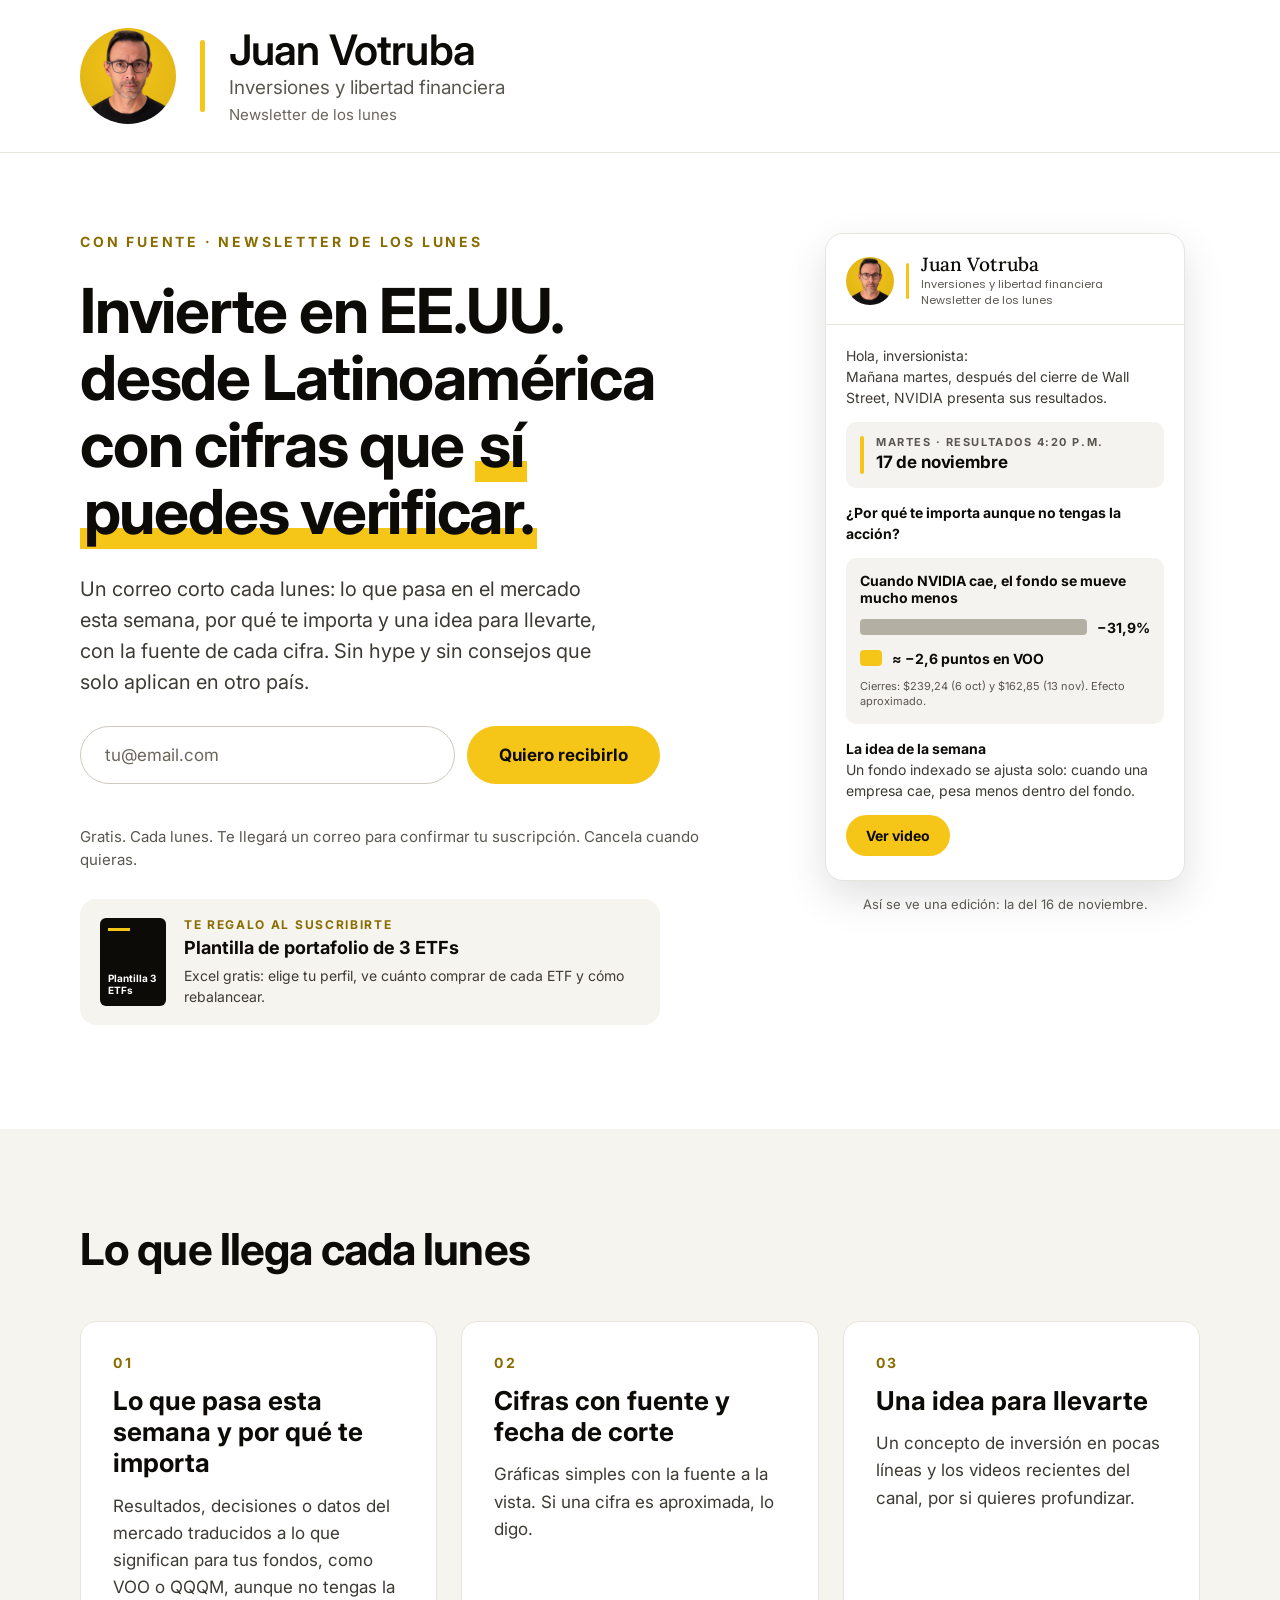
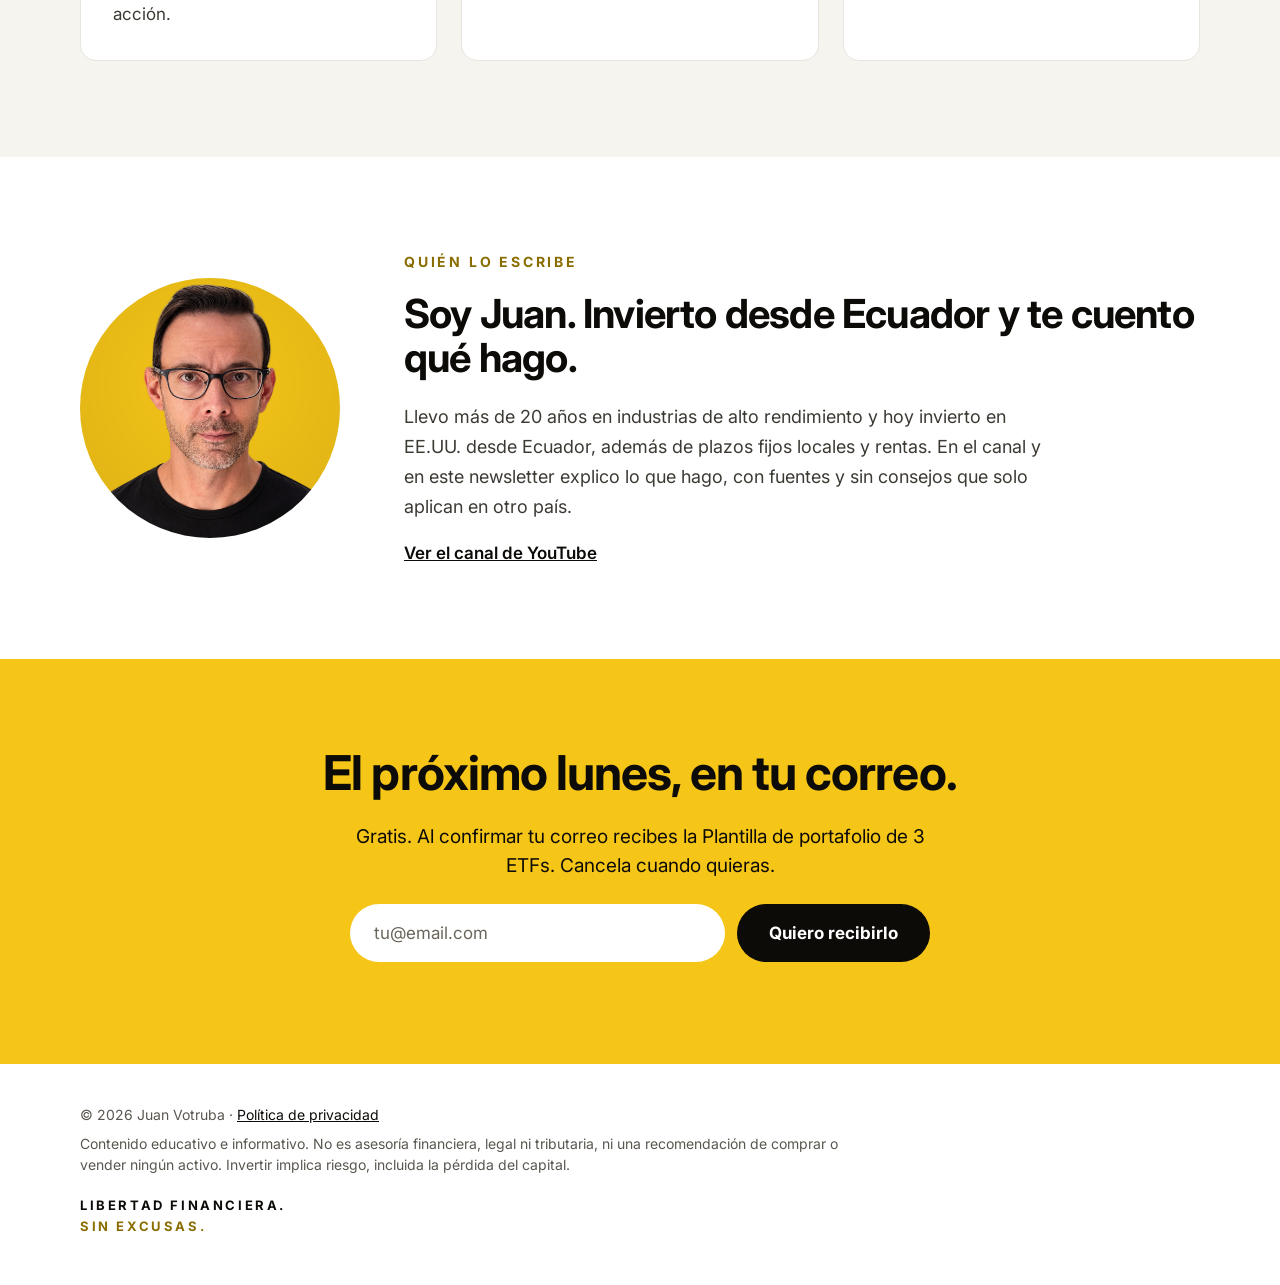
==== index.html @ 1951dbd8 "Add files via upload" ====
<!doctype html>
<html lang="es">
<head>
<meta charset="utf-8">
<meta name="viewport" content="width=device-width, initial-scale=1">
<title>Con Fuente · Newsletter de los lunes de Juan Votruba</title>
<meta name="description" content="Un correo corto cada lunes: lo que pasa en el mercado esta semana, por qué te importa y una idea para llevarte, con la fuente de cada cifra. Gratis.">
<meta property="og:type" content="website">
<meta property="og:title" content="Con Fuente · Newsletter de los lunes">
<meta property="og:description" content="Invierte en EE.UU. desde Latinoamérica con cifras que sí puedes verificar.">
<meta property="og:url" content="https://newsletter.juanvotruba.com/">
<meta property="og:image" content="https://newsletter.juanvotruba.com/avatar.png">
<link rel="icon" href="avatar.png">
<link rel="preconnect" href="https://fonts.googleapis.com">
<link rel="preconnect" href="https://fonts.gstatic.com" crossorigin>
<link href="https://fonts.googleapis.com/css2?family=Inter:wght@400;600;700&family=Lora:wght@500&family=Poppins:wght@400&display=swap" rel="stylesheet">
<link rel="stylesheet" href="styles.css">
</head>
<body>

<header class="top">
<div class="wrap">
<div class="avatar"><img src="avatar.png" alt="Juan Votruba" width="96" height="96"></div>
<div class="bar"></div>
<div class="brand">
<b>Juan Votruba</b>
<span>Inversiones y libertad financiera</span>
<i>Newsletter de los lunes</i>
</div>
</div>
</header>

<main>
<section class="hero">
<div class="wrap">
<div class="hero-l">
<div class="eyebrow">Con Fuente · Newsletter de los lunes</div>
<h1>Invierte en EE.UU. desde Latinoamérica con cifras que <mark>sí puedes verificar.</mark></h1>
<p class="lead">Un correo corto cada lunes: lo que pasa en el mercado esta semana, por qué te importa y una idea para llevarte, con la fuente de cada cifra. Sin hype y sin consejos que solo aplican en otro país.</p>

<form class="signup" data-kit action="https://app.kit.com/forms/10216672/subscriptions" method="post">
<label class="sr" for="email-hero">Tu email</label>
<input id="email-hero" type="email" name="email_address" placeholder="tu@email.com" autocomplete="email" required>
<button type="submit">Quiero recibirlo</button>
</form>
<p class="msg" role="status" aria-live="polite"></p>
<div class="micro">Gratis. Cada lunes. Te llegará un correo para confirmar tu suscripción. Cancela cuando quieras.</div>

<div class="bonus">
<div class="cover" aria-hidden="true"><u></u><s>Plantilla 3 ETFs</s></div>
<div>
<em>Te regalo al suscribirte</em>
<strong>Plantilla de portafolio de 3 ETFs</strong>
<p>Excel gratis: elige tu perfil, ve cuánto comprar de cada ETF y cómo rebalancear.</p>
</div>
</div>
</div>

<div class="hero-r">
<div class="mail" aria-hidden="true">
<div class="mail-h">
<div class="avatar"><img src="avatar.png" alt="" width="48" height="48"></div>
<div class="bar"></div>
<div class="nm"><b>Juan Votruba</b><span>Inversiones y libertad financiera</span><span>Newsletter de los lunes</span></div>
</div>
<div class="mail-b">
<div>Hola, inversionista:<br>Mañana martes, después del cierre de Wall Street, NVIDIA presenta sus resultados.</div>
<div class="ev"><i></i><div><span>MARTES · RESULTADOS 4:20 P.M.</span><b>17 de noviembre</b></div></div>
<div class="q">¿Por qué te importa aunque no tengas la acción?</div>
<div class="chart">
<h4>Cuando NVIDIA cae, el fondo se mueve mucho menos</h4>
<div class="row"><div class="b1"></div><span>−31,9%</span></div>
<div class="row"><div class="b2"></div><span>≈ −2,6 puntos en VOO</span></div>
<div class="src">Cierres: $239,24 (6 oct) y $162,85 (13 nov). Efecto aproximado.</div>
</div>
<div><div class="q">La idea de la semana</div><div>Un fondo indexado se ajusta solo: cuando una empresa cae, pesa menos dentro del fondo.</div></div>
<div class="pill">Ver video</div>
</div>
</div>
<div class="cap">Así se ve una edición: la del 16 de noviembre.</div>
</div>
</div>
</section>

<section class="band-c">
<div class="wrap">
<h2>Lo que llega cada lunes</h2>
<div class="cards">
<div class="cardx"><small>01</small><h3>Lo que pasa esta semana y por qué te importa</h3><p>Resultados, decisiones o datos del mercado traducidos a lo que significan para tus fondos, como VOO o QQQM, aunque no tengas la acción.</p></div>
<div class="cardx"><small>02</small><h3>Cifras con fuente y fecha de corte</h3><p>Gráficas simples con la fuente a la vista. Si una cifra es aproximada, lo digo.</p></div>
<div class="cardx"><small>03</small><h3>Una idea para llevarte</h3><p>Un concepto de inversión en pocas líneas y los videos recientes del canal, por si quieres profundizar.</p></div>
</div>
</div>
</section>

<section class="about">
<div class="wrap">
<div class="avatar"><img src="avatar.png" alt="Juan Votruba" width="260" height="260" loading="lazy"></div>
<div class="about-t">
<div class="eyebrow">Quién lo escribe</div>
<h2>Soy Juan. Invierto desde Ecuador y te cuento qué hago.</h2>
<p>Llevo más de 20 años en industrias de alto rendimiento y hoy invierto en EE.UU. desde Ecuador, además de plazos fijos locales y rentas. En el canal y en este newsletter explico lo que hago, con fuentes y sin consejos que solo aplican en otro país.</p>
<a href="https://www.youtube.com/@juanvotruba">Ver el canal de YouTube</a>
</div>
</div>
</section>

<section class="cta">
<div class="wrap">
<h2>El próximo lunes, en tu correo.</h2>
<p>Gratis. Al confirmar tu correo recibes la Plantilla de portafolio de 3 ETFs. Cancela cuando quieras.</p>
<form class="signup" data-kit action="https://app.kit.com/forms/10216672/subscriptions" method="post">
<label class="sr" for="email-cta">Tu email</label>
<input id="email-cta" type="email" name="email_address" placeholder="tu@email.com" autocomplete="email" required>
<button type="submit">Quiero recibirlo</button>
</form>
<p class="msg" role="status" aria-live="polite"></p>
</div>
</section>
</main>

<footer class="foot">
<div class="wrap">
<div class="l">
<div>© 2026 Juan Votruba · <a href="privacidad.html">Política de privacidad</a></div>
<div>Contenido educativo e informativo. No es asesoría financiera, legal ni tributaria, ni una recomendación de comprar o vender ningún activo. Invertir implica riesgo, incluida la pérdida del capital.</div>
</div>
<div class="tag">LIBERTAD FINANCIERA.<br><span>SIN EXCUSAS.</span></div>
</div>
</footer>

<script src="form.js"></script>
</body>
</html>
---- styles.css ----
:root{
  --ink:#0D0B08; --body:#3d3a34; --muted:#5a5750; --muted2:#6b665c;
  --cream:#F6F4EF; --card:#F4F3EF; --line:#E8E4DE; --ocre:#8a6d00; --yellow:#F5C518;
  --sf:-apple-system,BlinkMacSystemFont,"SF Pro Display","SF Pro Text",Inter,"Helvetica Neue",Arial,sans-serif;
}
*{box-sizing:border-box}
html{-webkit-text-size-adjust:100%}
body{margin:0;background:#fff;color:var(--ink);font-family:var(--sf);-webkit-font-smoothing:antialiased}
a{color:var(--ink)}a:hover{color:var(--ocre)}
img{display:block}
.sr{position:absolute;width:1px;height:1px;overflow:hidden;white-space:nowrap;clip:rect(0 0 0 0)}
.wrap{max-width:1200px;margin:0 auto;padding-left:40px;padding-right:40px}

.top{border-bottom:1px solid var(--line)}
.top .wrap{display:flex;align-items:center;gap:24px;padding-top:28px;padding-bottom:28px}
.avatar{border-radius:50%;overflow:hidden;background:var(--yellow);flex:0 0 auto}
.avatar img{width:100%;height:100%;object-fit:cover}
.top .avatar{width:96px;height:96px}
.bar{width:5px;height:72px;flex:0 0 5px;border-radius:3px;background:var(--yellow)}
.brand{display:flex;flex-direction:column;gap:4px;min-width:0}
.brand b{font-size:42px;line-height:1.05;font-weight:600;letter-spacing:-.02em}
.brand span{font-size:19px;line-height:1.3;color:var(--muted)}
.brand i{font-style:normal;font-size:15px;line-height:1.3;color:var(--muted2)}

.hero .wrap{display:flex;flex-wrap:wrap;gap:72px;align-items:flex-start;padding-top:80px;padding-bottom:104px}
.hero-l{flex:1 1 520px;min-width:0;display:flex;flex-direction:column;gap:28px}
.eyebrow{font-size:14px;font-weight:700;letter-spacing:.2em;text-transform:uppercase;color:var(--ocre)}
h1{margin:0;font-size:62px;line-height:1.08;font-weight:700;letter-spacing:-.02em}
h1 mark{background:none;color:inherit;box-shadow:inset 0 -.34em 0 var(--yellow);-webkit-box-decoration-break:clone;box-decoration-break:clone;padding:0 .06em}
.lead{margin:0;font-size:20px;line-height:1.55;color:var(--body);max-width:540px}

.signup{display:flex;flex-wrap:wrap;gap:12px;max-width:580px}
.signup input{flex:1 1 260px;min-width:0;height:58px;padding:0 24px;font:inherit;font-size:17px;border:1.5px solid #CFCABF;border-radius:999px;background:#fff;color:var(--ink)}
.signup input::placeholder{color:var(--muted2)}
.signup input:focus-visible,.signup button:focus-visible{outline:3px solid var(--ink);outline-offset:2px}
.signup button{height:58px;padding:0 32px;font:inherit;font-size:17px;font-weight:700;border:0;border-radius:999px;background:var(--yellow);color:var(--ink);cursor:pointer}
.signup button:hover{filter:brightness(.96)}
.signup button[disabled]{opacity:.6;cursor:default}
.micro{font-size:15px;line-height:1.5;color:var(--muted)}
.msg{font-size:15px;line-height:1.4;min-height:0;margin:-14px 0 0}
.msg.err{color:#9b1c1c}

.bonus{max-width:580px;background:var(--cream);border-radius:16px;padding:18px 20px;display:flex;gap:18px;align-items:center}
.cover{width:66px;height:88px;flex:0 0 66px;background:var(--ink);border-radius:6px;padding:10px 8px;display:flex;flex-direction:column;justify-content:space-between}
.cover u{display:block;width:22px;height:3px;background:var(--yellow)}
.cover s{text-decoration:none;font-size:10px;line-height:1.2;font-weight:700;color:#fff}
.bonus div{display:flex;flex-direction:column;gap:5px;min-width:0}
.bonus em{font-style:normal;font-size:12px;font-weight:700;letter-spacing:.14em;text-transform:uppercase;color:var(--ocre)}
.bonus strong{font-size:18px;line-height:1.25}
.bonus p{margin:0;font-size:14px;line-height:1.5;color:var(--body)}

.hero-r{flex:0 1 390px;display:flex;flex-direction:column;align-items:center;gap:14px;margin:0 auto}
.mail{width:360px;max-width:100%;border:1px solid var(--line);border-radius:18px;overflow:hidden;background:#fff;box-shadow:0 16px 40px rgba(13,11,8,.12)}
.mail-h{padding:20px 20px 16px;display:flex;align-items:center;gap:12px;border-bottom:1px solid var(--line)}
.mail-h .avatar{width:48px;height:48px}
.mail-h .bar{width:3px;height:36px;flex-basis:3px}
.mail-h .nm{display:flex;flex-direction:column;gap:2px}
.mail-h .nm b{font-family:Lora,Georgia,serif;font-size:19px;line-height:1.1;font-weight:500}
.mail-h .nm span{font-family:Poppins,Inter,sans-serif;font-size:11px;line-height:1.3;color:var(--muted)}
.mail-b{padding:20px 20px 24px;display:flex;flex-direction:column;gap:14px;font-size:14px;line-height:1.5;color:var(--body)}
.ev{background:var(--card);border-radius:10px;padding:12px 14px;display:flex;gap:12px;align-items:center}
.ev i{width:4px;height:38px;flex:0 0 4px;border-radius:2px;background:var(--yellow)}
.ev span{display:block;font-size:11px;font-weight:700;letter-spacing:.14em;color:var(--muted)}
.ev b{display:block;font-size:17px;letter-spacing:-.01em;color:var(--ink)}
.q{font-weight:700;color:var(--ink)}
.chart{background:var(--card);border-radius:10px;padding:14px;display:flex;flex-direction:column;gap:10px}
.chart h4{margin:0;font-size:14px;line-height:1.25;color:var(--ink)}
.row{display:flex;align-items:center;gap:10px;font-weight:700;color:var(--ink)}
.row .b1{flex:1 1 auto;height:16px;border-radius:4px;background:#B3AFA3}
.row .b2{flex:0 0 22px;height:16px;border-radius:4px;background:var(--yellow)}
.src{font-size:11px;line-height:1.4;color:var(--muted)}
.pill{align-self:flex-start;background:var(--yellow);color:var(--ink);border-radius:999px;padding:10px 20px;font-weight:700}
.cap{font-size:13px;line-height:1.4;color:var(--muted);text-align:center}

.band-c{background:var(--cream)}
.band-c .wrap{padding-top:96px;padding-bottom:96px;display:flex;flex-direction:column;gap:48px}
h2{margin:0;font-size:44px;line-height:1.1;font-weight:700;letter-spacing:-.02em}
.cards{display:flex;flex-wrap:wrap;gap:24px}
.cardx{flex:1 1 300px;min-width:0;background:#fff;border:1px solid var(--line);border-radius:16px;padding:32px;display:flex;flex-direction:column;gap:14px}
.cardx small{font-size:14px;font-weight:700;letter-spacing:.2em;color:var(--ocre)}
.cardx h3{margin:0;font-size:26px;line-height:1.2;font-weight:700}
.cardx p{margin:0;font-size:17px;line-height:1.6;color:var(--body)}

.about .wrap{padding-top:96px;padding-bottom:96px;display:flex;flex-wrap:wrap;gap:64px;align-items:center}
.about .avatar{width:260px;height:260px}
.about-t{flex:1 1 480px;min-width:0;display:flex;flex-direction:column;gap:22px}
.about h2{font-size:40px}
.about p{margin:0;font-size:18px;line-height:1.65;color:var(--body);max-width:640px}
.about a{font-size:17px;font-weight:600}

.cta{background:var(--yellow)}
.cta .wrap{padding-top:88px;padding-bottom:88px;display:flex;flex-direction:column;align-items:center;gap:24px;text-align:center}
.cta h2{font-size:48px;line-height:1.08}
.cta p{margin:0;font-size:19px;line-height:1.5;max-width:600px}
.cta .signup{width:100%;justify-content:center}
.cta .signup input{border:0}
.cta .signup button{background:var(--ink);color:#fff}
.cta .msg{margin:-10px 0 0}

.foot .wrap{padding-top:40px;padding-bottom:48px;display:flex;flex-direction:column;gap:20px}
.foot .l{display:flex;flex-direction:column;gap:8px;font-size:14px;line-height:1.5;color:var(--muted);max-width:760px}
.tag{font-size:13px;font-weight:700;letter-spacing:.2em;line-height:1.6}
.tag span{color:var(--ocre)}

.page{max-width:760px;margin:0 auto;padding:72px 24px 96px;display:flex;flex-direction:column;gap:20px}
.page h1{font-size:44px}
.page h2{font-size:24px;margin-top:16px}
.page p,.page li{font-size:17px;line-height:1.65;color:var(--body);margin:0}
.page ul{margin:0;padding-left:22px;display:flex;flex-direction:column;gap:6px}
.steps{display:flex;flex-direction:column;gap:14px;margin:8px 0}
.step{display:flex;gap:16px;align-items:flex-start;background:var(--cream);border-radius:14px;padding:18px 20px}
.step small{font-size:14px;font-weight:700;letter-spacing:.2em;color:var(--ocre);padding-top:3px}
.step p{margin:0;font-size:17px;line-height:1.55;color:var(--body)}
.btn{display:inline-block;align-self:flex-start;background:var(--yellow);color:var(--ink);border-radius:999px;padding:16px 28px;font-weight:700;font-size:17px;text-decoration:none}
.btn:hover{color:var(--ink);filter:brightness(.96)}

@media (max-width:860px){
  .wrap{padding-left:24px;padding-right:24px}
  .top .wrap{padding-top:20px;padding-bottom:20px;gap:14px}
  .top .avatar{width:68px;height:68px}
  .bar{width:4px;height:54px;flex-basis:4px}
  .brand b{font-size:27px}.brand span{font-size:13px}.brand i{font-size:12px}
  .hero .wrap{padding-top:40px;padding-bottom:56px;gap:44px}
  .hero-l{gap:22px;flex-basis:100%}
  .eyebrow{font-size:12px;letter-spacing:.18em}
  h1{font-size:37px;line-height:1.1}
  .lead{font-size:17px}
  .signup input,.signup button{width:100%;flex:1 1 100%;height:56px}
  .micro{font-size:14px}
  .bonus{padding:16px;gap:14px}
  .cover{width:56px;height:76px;flex-basis:56px;padding:9px 7px}
  .bonus strong{font-size:16px}.bonus p{font-size:13px}.bonus em{font-size:12px}
  .hero-r{flex-basis:100%}
  .band-c .wrap{padding-top:56px;padding-bottom:56px;gap:28px}
  h2{font-size:30px}
  .cardx{padding:24px}.cardx h3{font-size:22px}.cardx p{font-size:16px}
  .about .wrap{padding-top:56px;padding-bottom:56px;gap:20px}
  .about .avatar{width:120px;height:120px}
  .about h2{font-size:28px}.about p{font-size:16px}
  .cta .wrap{padding-top:56px;padding-bottom:56px;align-items:stretch;text-align:left;gap:18px}
  .cta h2{font-size:34px}.cta p{font-size:16px}
  .foot .wrap{padding-top:32px;padding-bottom:40px}
  .page{padding:40px 24px 64px}.page h1{font-size:34px}
}
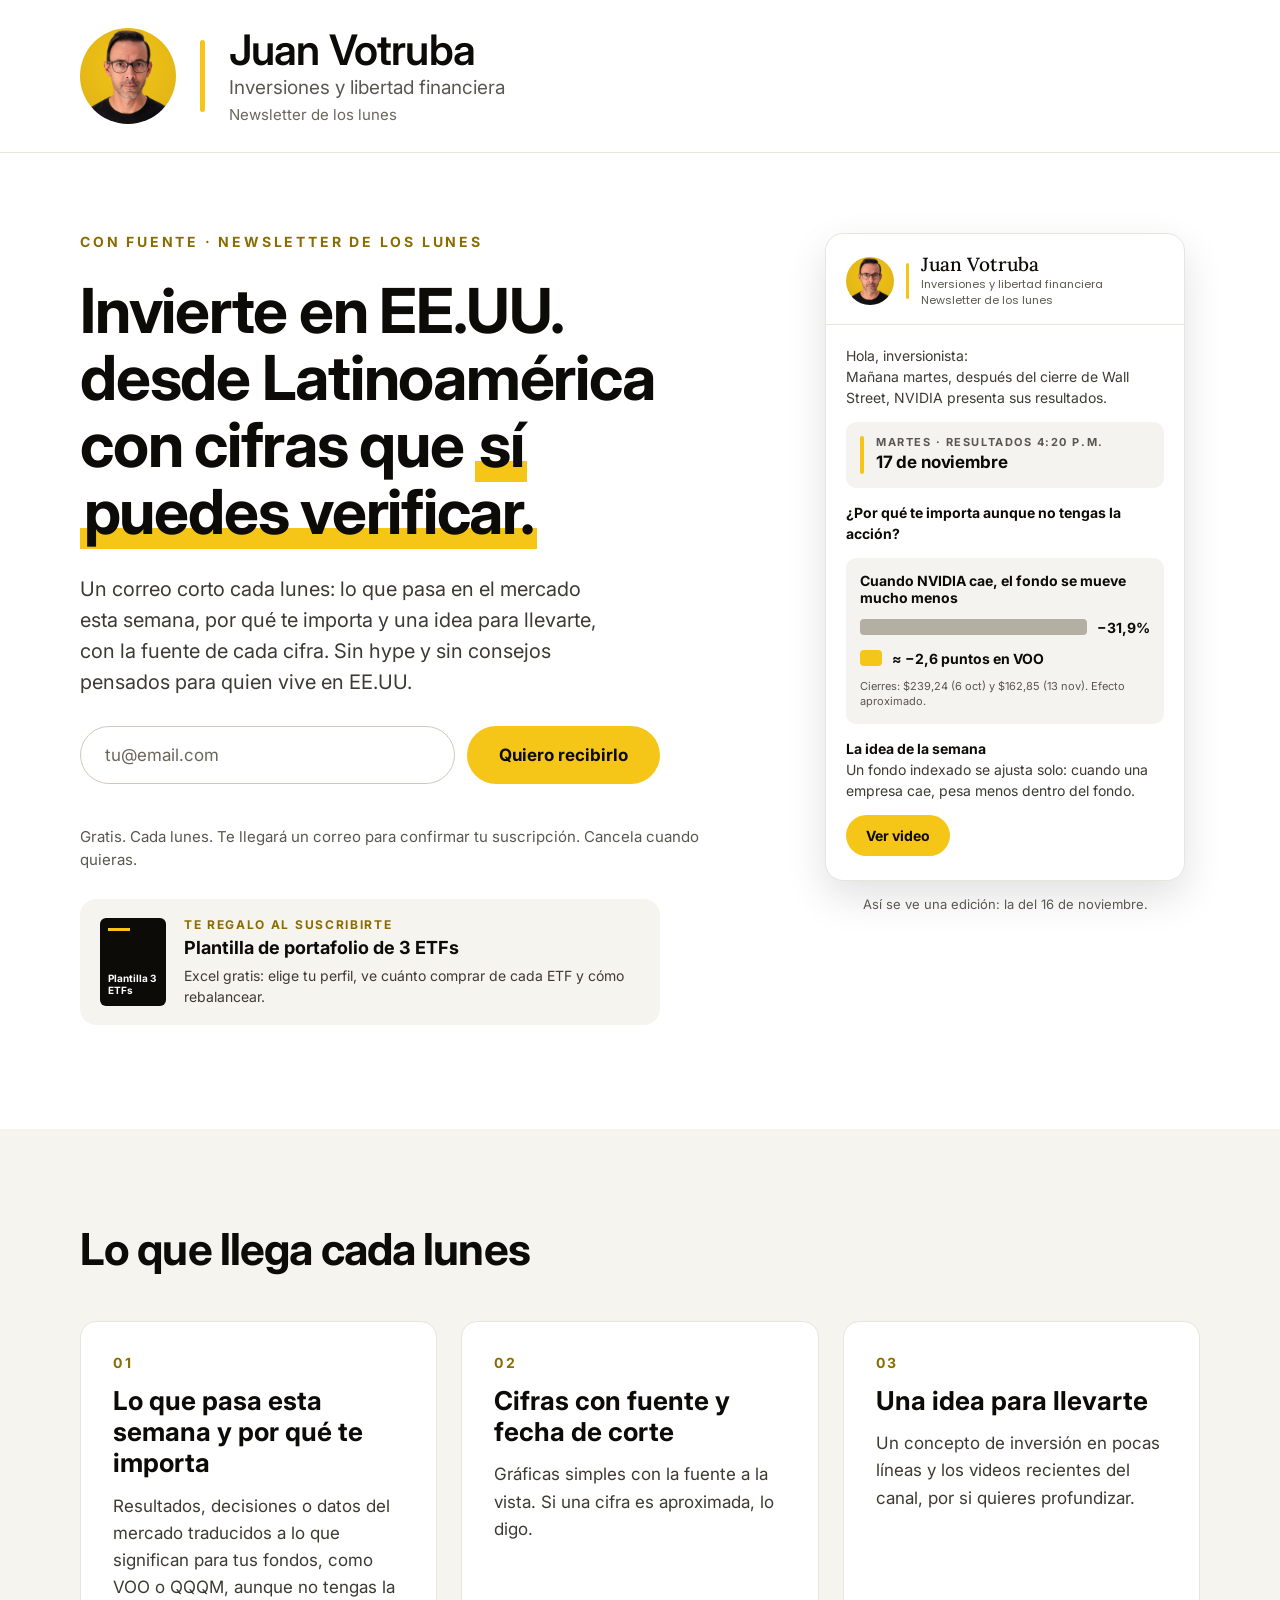
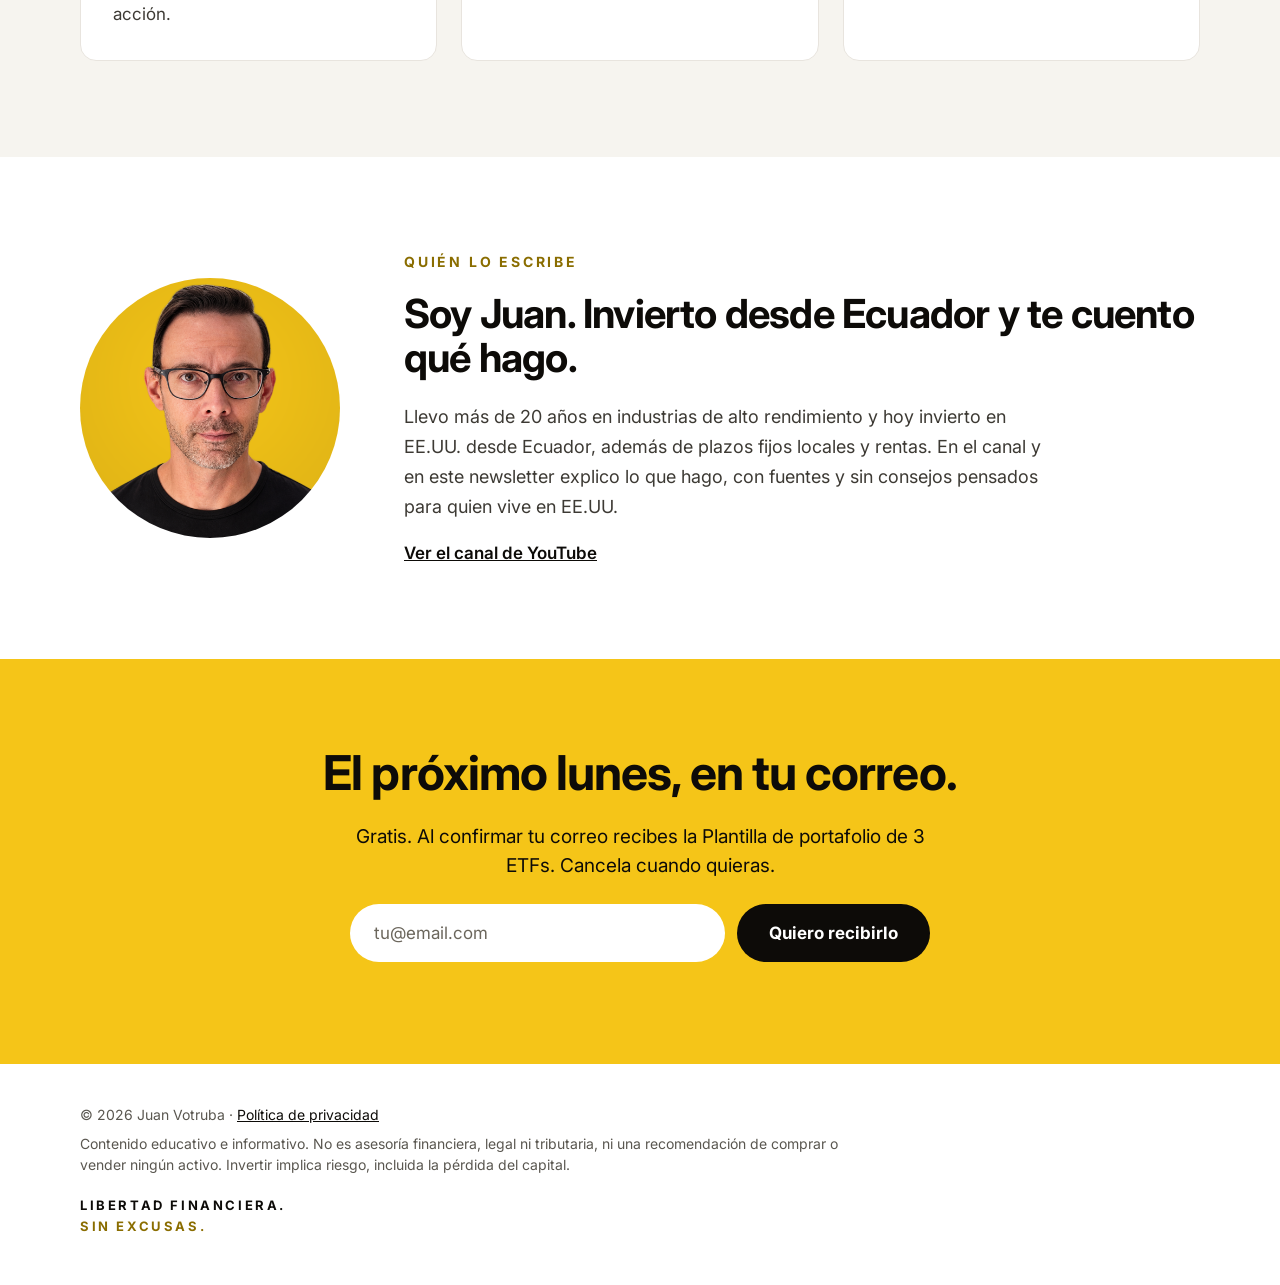
==== commit 1579ed02: "Add files via upload" ====
--- a/index.html
+++ b/index.html
@@ -36,7 +36,7 @@
 <div class="hero-l">
 <div class="eyebrow">Con Fuente · Newsletter de los lunes</div>
 <h1>Invierte en EE.UU. desde Latinoamérica con cifras que <mark>sí puedes verificar.</mark></h1>
-<p class="lead">Un correo corto cada lunes: lo que pasa en el mercado esta semana, por qué te importa y una idea para llevarte, con la fuente de cada cifra. Sin hype y sin consejos que solo aplican en otro país.</p>
+<p class="lead">Un correo corto cada lunes: lo que pasa en el mercado esta semana, por qué te importa y una idea para llevarte, con la fuente de cada cifra. Sin hype y sin consejos pensados para quien vive en EE.UU.</p>
 
 <form class="signup" data-kit action="https://app.kit.com/forms/10216672/subscriptions" method="post">
 <label class="sr" for="email-hero">Tu email</label>
@@ -99,7 +99,7 @@
 <div class="about-t">
 <div class="eyebrow">Quién lo escribe</div>
 <h2>Soy Juan. Invierto desde Ecuador y te cuento qué hago.</h2>
-<p>Llevo más de 20 años en industrias de alto rendimiento y hoy invierto en EE.UU. desde Ecuador, además de plazos fijos locales y rentas. En el canal y en este newsletter explico lo que hago, con fuentes y sin consejos que solo aplican en otro país.</p>
+<p>Llevo más de 20 años en industrias de alto rendimiento y hoy invierto en EE.UU. desde Ecuador, además de plazos fijos locales y rentas. En el canal y en este newsletter explico lo que hago, con fuentes y sin consejos pensados para quien vive en EE.UU.</p>
 <a href="https://www.youtube.com/@juanvotruba">Ver el canal de YouTube</a>
 </div>
 </div>
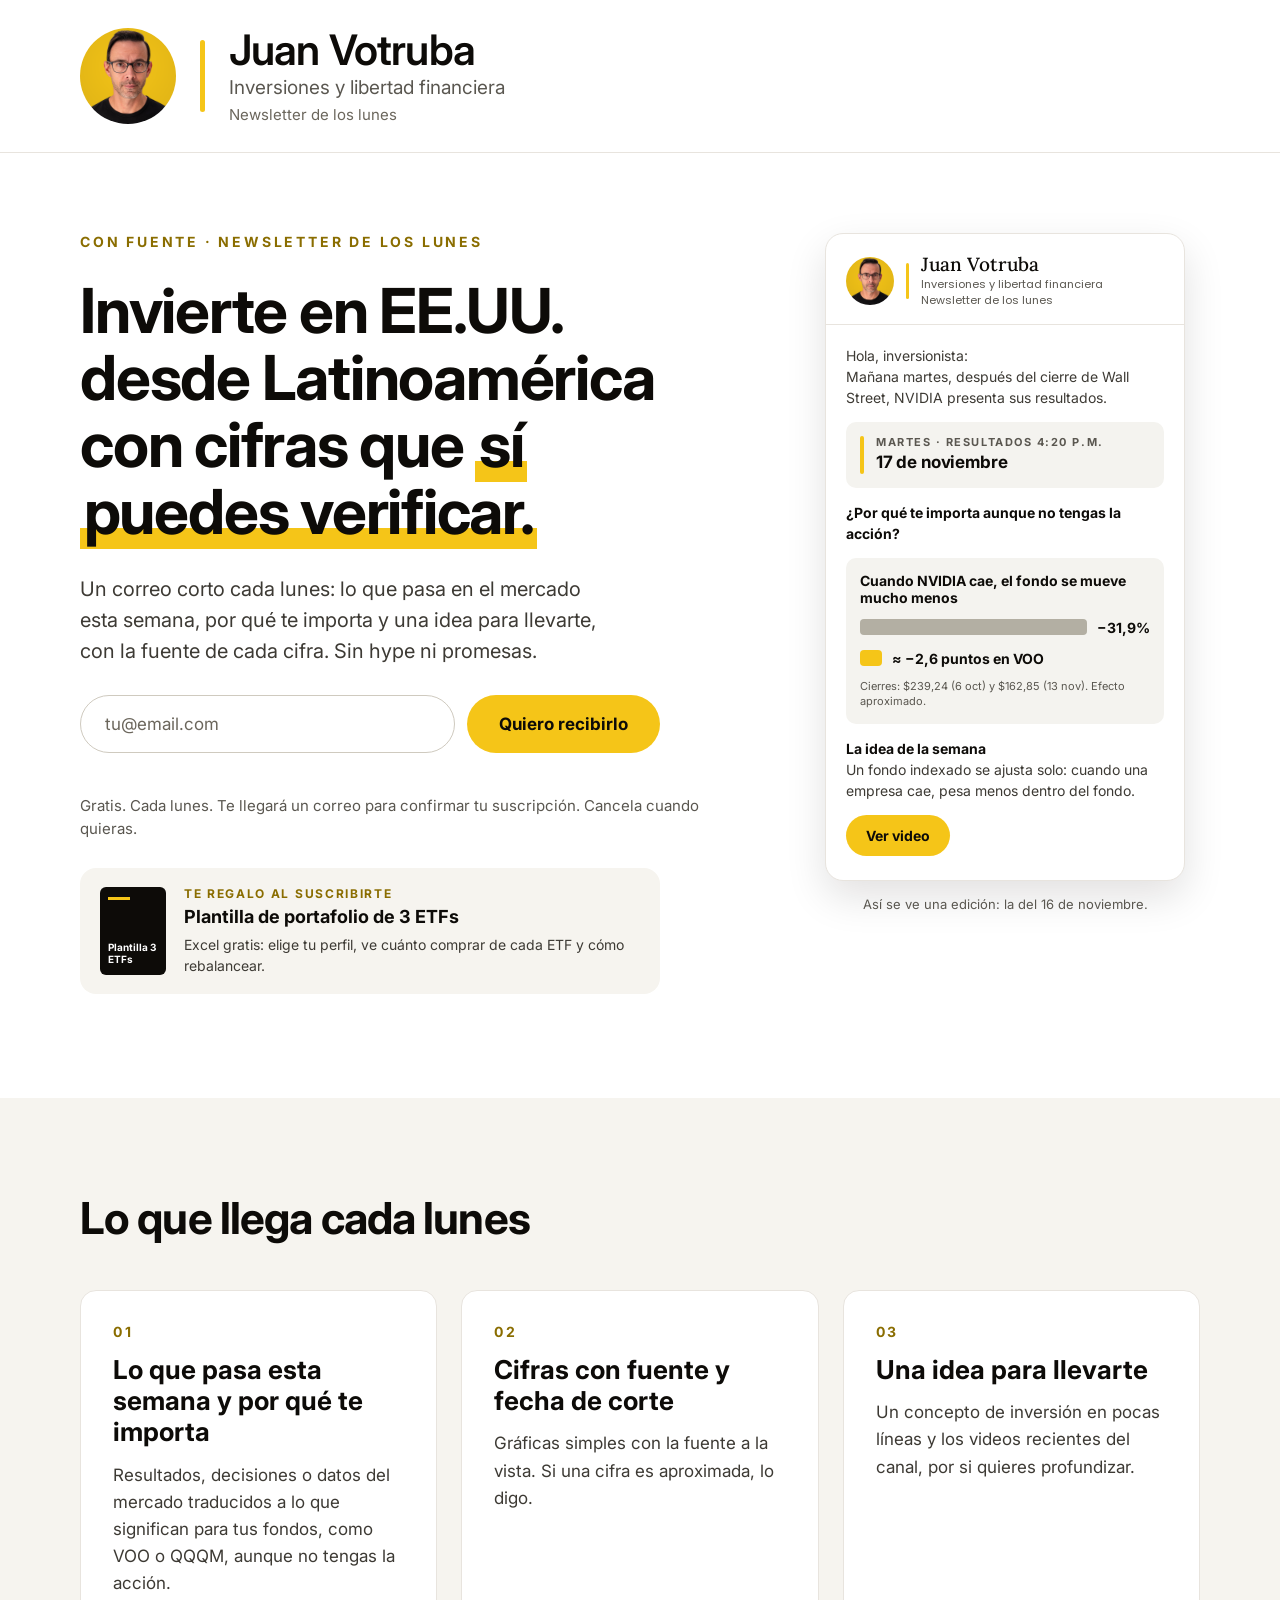
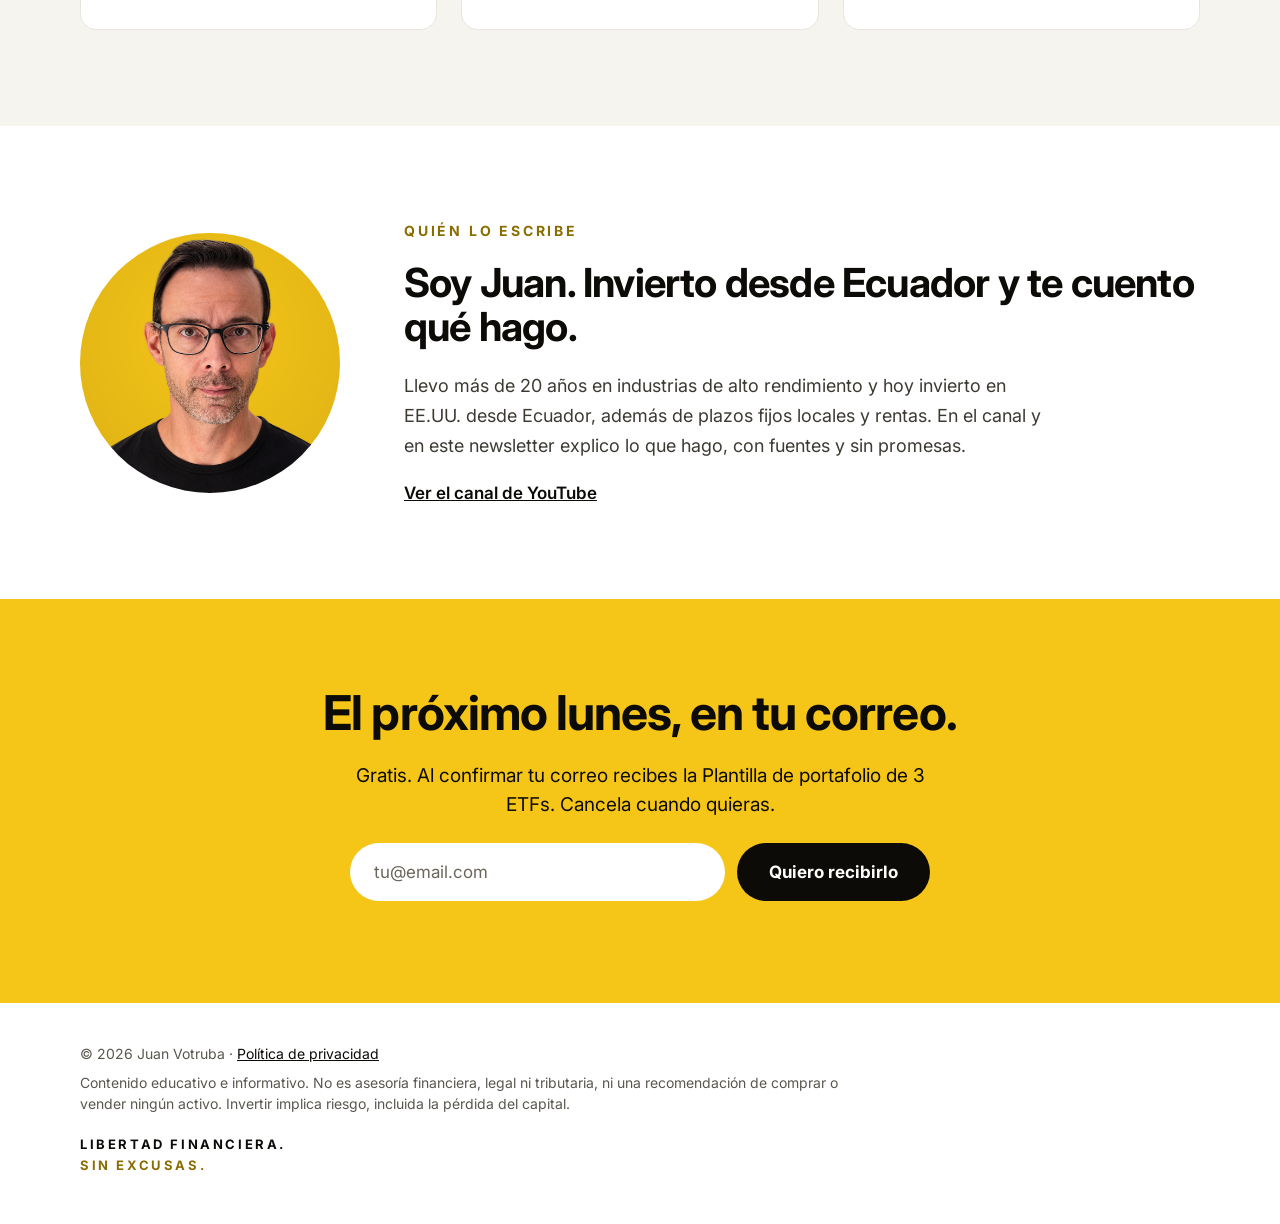
==== commit e90d23cd: "Add files via upload" ====
--- a/index.html
+++ b/index.html
@@ -36,7 +36,7 @@
 <div class="hero-l">
 <div class="eyebrow">Con Fuente · Newsletter de los lunes</div>
 <h1>Invierte en EE.UU. desde Latinoamérica con cifras que <mark>sí puedes verificar.</mark></h1>
-<p class="lead">Un correo corto cada lunes: lo que pasa en el mercado esta semana, por qué te importa y una idea para llevarte, con la fuente de cada cifra. Sin hype y sin consejos pensados para quien vive en EE.UU.</p>
+<p class="lead">Un correo corto cada lunes: lo que pasa en el mercado esta semana, por qué te importa y una idea para llevarte, con la fuente de cada cifra. Sin hype ni promesas.</p>
 
 <form class="signup" data-kit action="https://app.kit.com/forms/10216672/subscriptions" method="post">
 <label class="sr" for="email-hero">Tu email</label>
@@ -99,7 +99,7 @@
 <div class="about-t">
 <div class="eyebrow">Quién lo escribe</div>
 <h2>Soy Juan. Invierto desde Ecuador y te cuento qué hago.</h2>
-<p>Llevo más de 20 años en industrias de alto rendimiento y hoy invierto en EE.UU. desde Ecuador, además de plazos fijos locales y rentas. En el canal y en este newsletter explico lo que hago, con fuentes y sin consejos pensados para quien vive en EE.UU.</p>
+<p>Llevo más de 20 años en industrias de alto rendimiento y hoy invierto en EE.UU. desde Ecuador, además de plazos fijos locales y rentas. En el canal y en este newsletter explico lo que hago, con fuentes y sin promesas.</p>
 <a href="https://www.youtube.com/@juanvotruba">Ver el canal de YouTube</a>
 </div>
 </div>
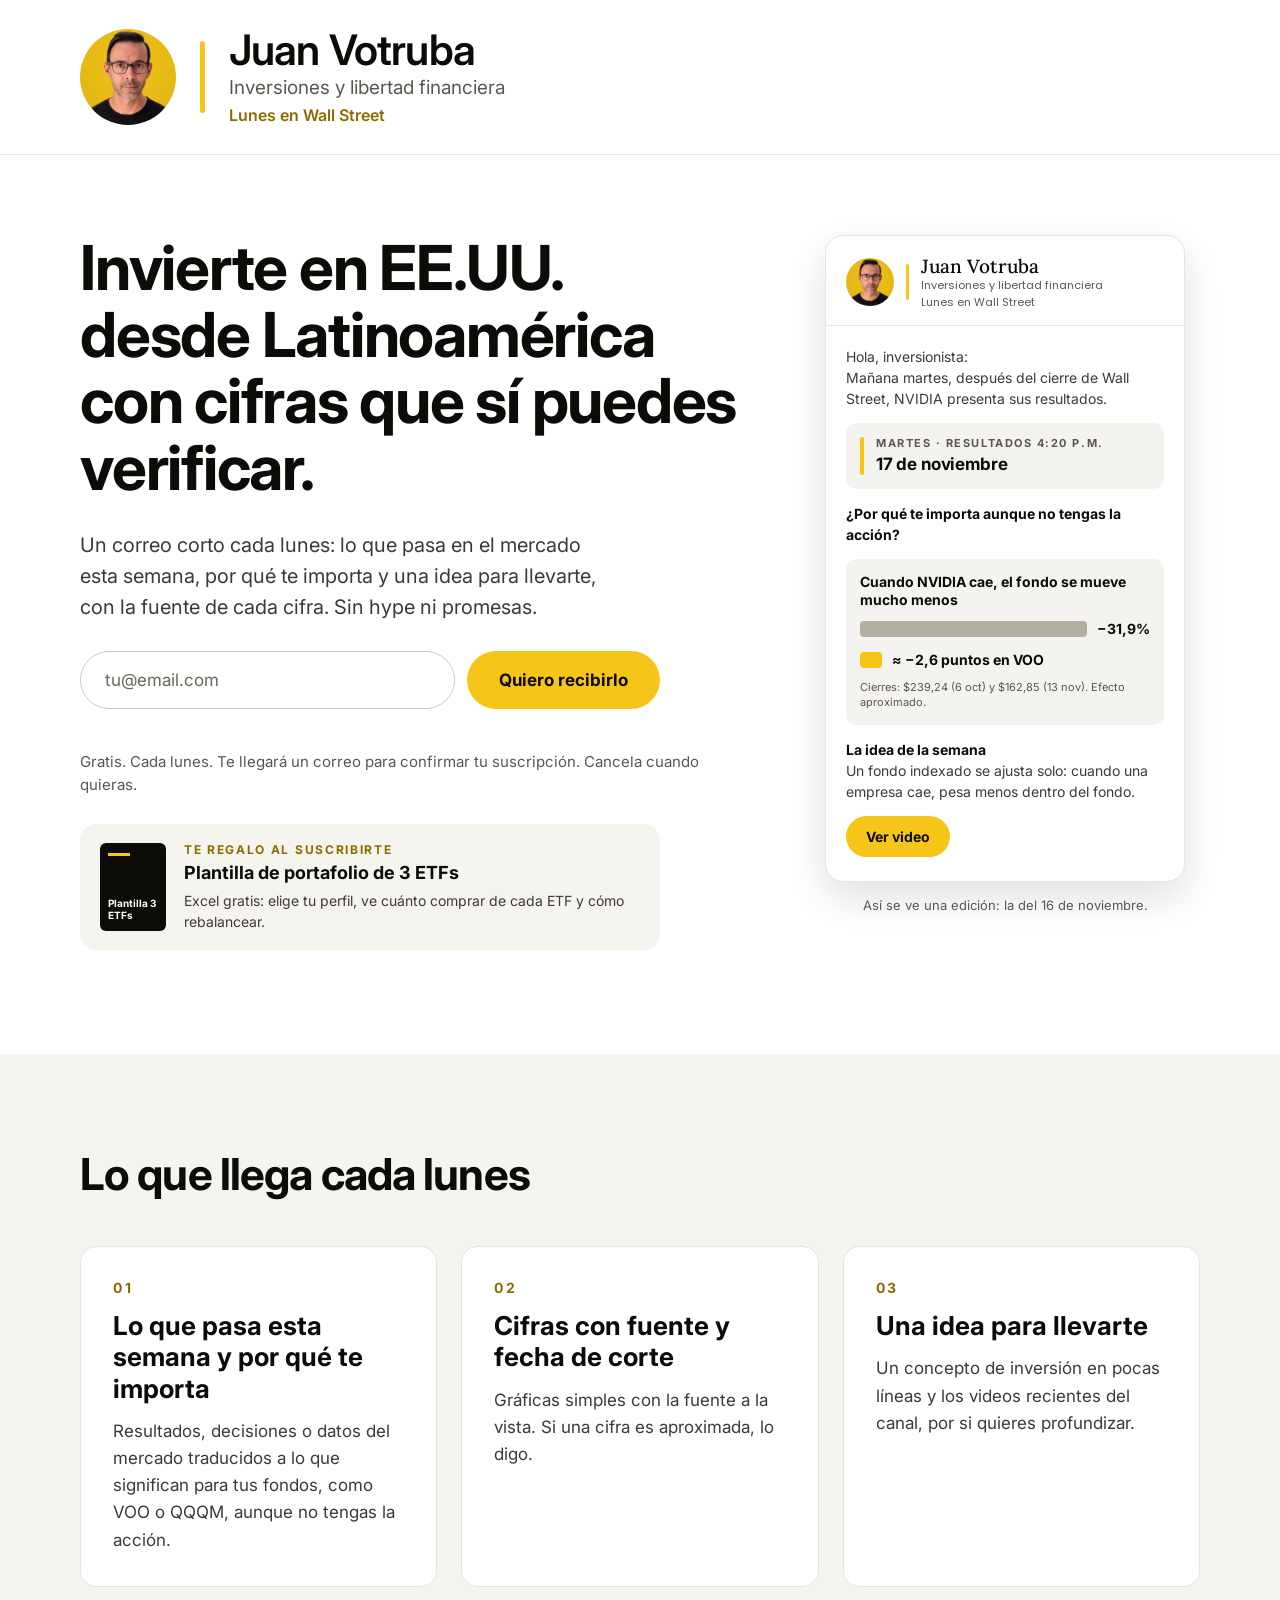
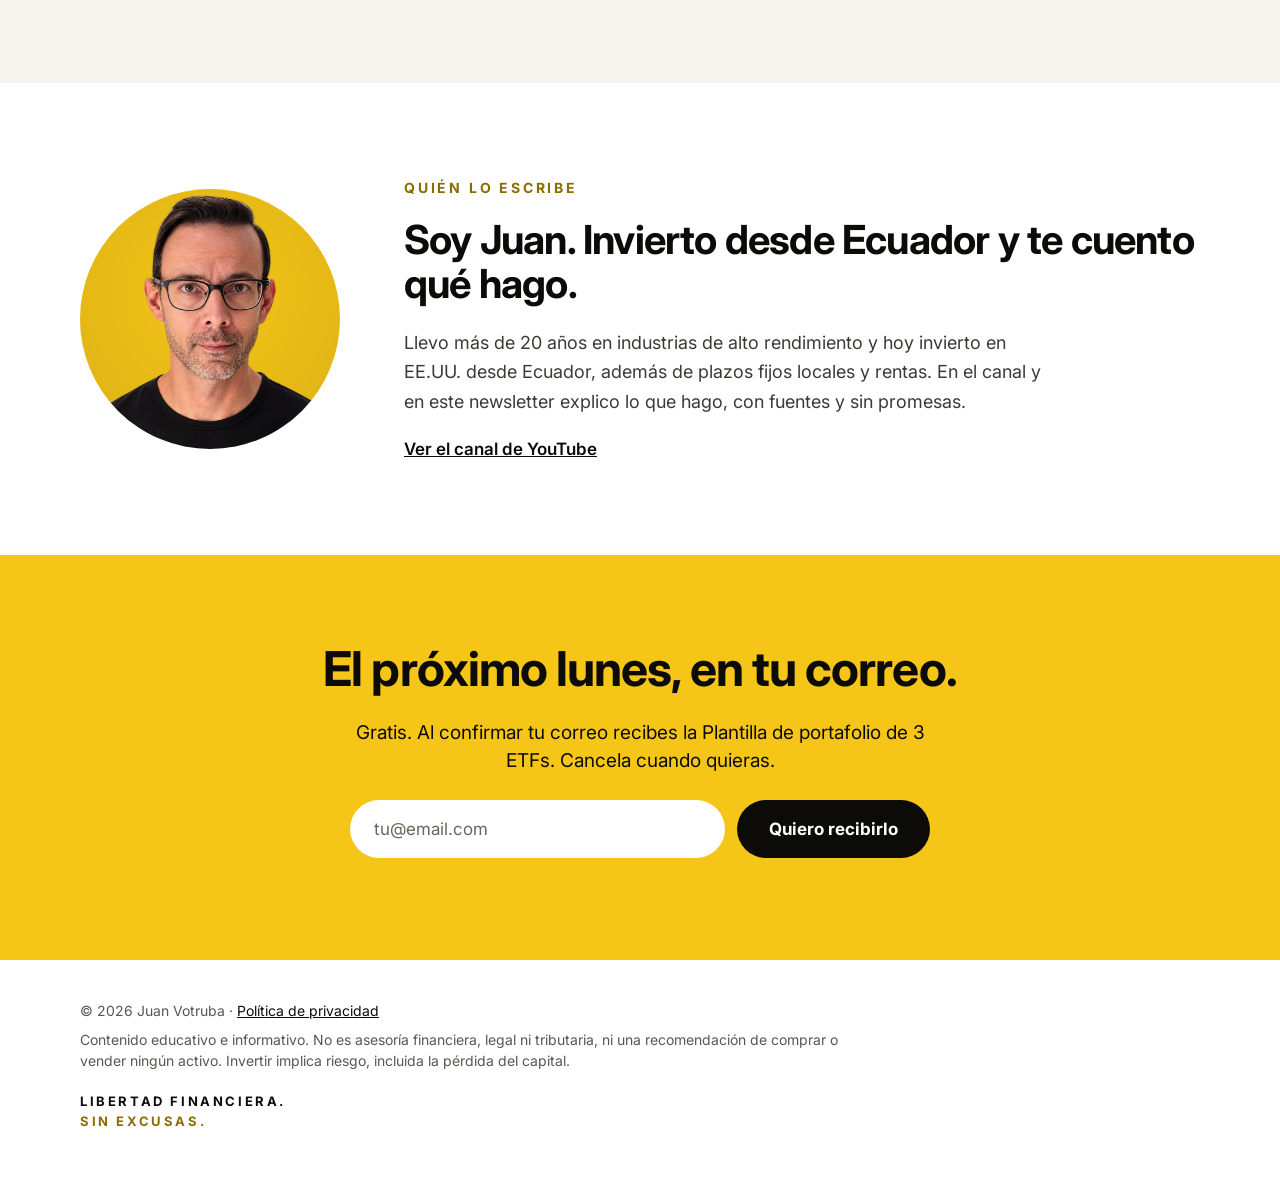
==== commit 0b60cf59: "Add files via upload" ====
--- a/index.html
+++ b/index.html
@@ -3,10 +3,10 @@
 <head>
 <meta charset="utf-8">
 <meta name="viewport" content="width=device-width, initial-scale=1">
-<title>Con Fuente · Newsletter de los lunes de Juan Votruba</title>
+<title>Lunes en Wall Street · Newsletter de Juan Votruba</title>
 <meta name="description" content="Un correo corto cada lunes: lo que pasa en el mercado esta semana, por qué te importa y una idea para llevarte, con la fuente de cada cifra. Gratis.">
 <meta property="og:type" content="website">
-<meta property="og:title" content="Con Fuente · Newsletter de los lunes">
+<meta property="og:title" content="Lunes en Wall Street">
 <meta property="og:description" content="Invierte en EE.UU. desde Latinoamérica con cifras que sí puedes verificar.">
 <meta property="og:url" content="https://newsletter.juanvotruba.com/">
 <meta property="og:image" content="https://newsletter.juanvotruba.com/avatar.png">
@@ -25,7 +25,7 @@
 <div class="brand">
 <b>Juan Votruba</b>
 <span>Inversiones y libertad financiera</span>
-<i>Newsletter de los lunes</i>
+<i>Lunes en Wall Street</i>
 </div>
 </div>
 </header>
@@ -34,8 +34,7 @@
 <section class="hero">
 <div class="wrap">
 <div class="hero-l">
-<div class="eyebrow">Con Fuente · Newsletter de los lunes</div>
-<h1>Invierte en EE.UU. desde Latinoamérica con cifras que <mark>sí puedes verificar.</mark></h1>
+<h1>Invierte en EE.UU. desde Latinoamérica con cifras que sí puedes verificar.</h1>
 <p class="lead">Un correo corto cada lunes: lo que pasa en el mercado esta semana, por qué te importa y una idea para llevarte, con la fuente de cada cifra. Sin hype ni promesas.</p>
 
 <form class="signup" data-kit action="https://app.kit.com/forms/10216672/subscriptions" method="post">
@@ -61,7 +60,7 @@
 <div class="mail-h">
 <div class="avatar"><img src="avatar.png" alt="" width="48" height="48"></div>
 <div class="bar"></div>
-<div class="nm"><b>Juan Votruba</b><span>Inversiones y libertad financiera</span><span>Newsletter de los lunes</span></div>
+<div class="nm"><b>Juan Votruba</b><span>Inversiones y libertad financiera</span><span>Lunes en Wall Street</span></div>
 </div>
 <div class="mail-b">
 <div>Hola, inversionista:<br>Mañana martes, después del cierre de Wall Street, NVIDIA presenta sus resultados.</div>
--- a/styles.css
+++ b/styles.css
@@ -20,7 +20,7 @@
 .brand{display:flex;flex-direction:column;gap:4px;min-width:0}
 .brand b{font-size:42px;line-height:1.05;font-weight:600;letter-spacing:-.02em}
 .brand span{font-size:19px;line-height:1.3;color:var(--muted)}
-.brand i{font-style:normal;font-size:15px;line-height:1.3;color:var(--muted2)}
+.brand i{font-style:normal;font-size:16px;line-height:1.3;font-weight:600;color:#8a6d00}
 
 .hero .wrap{display:flex;flex-wrap:wrap;gap:72px;align-items:flex-start;padding-top:80px;padding-bottom:104px}
 .hero-l{flex:1 1 520px;min-width:0;display:flex;flex-direction:column;gap:28px}
